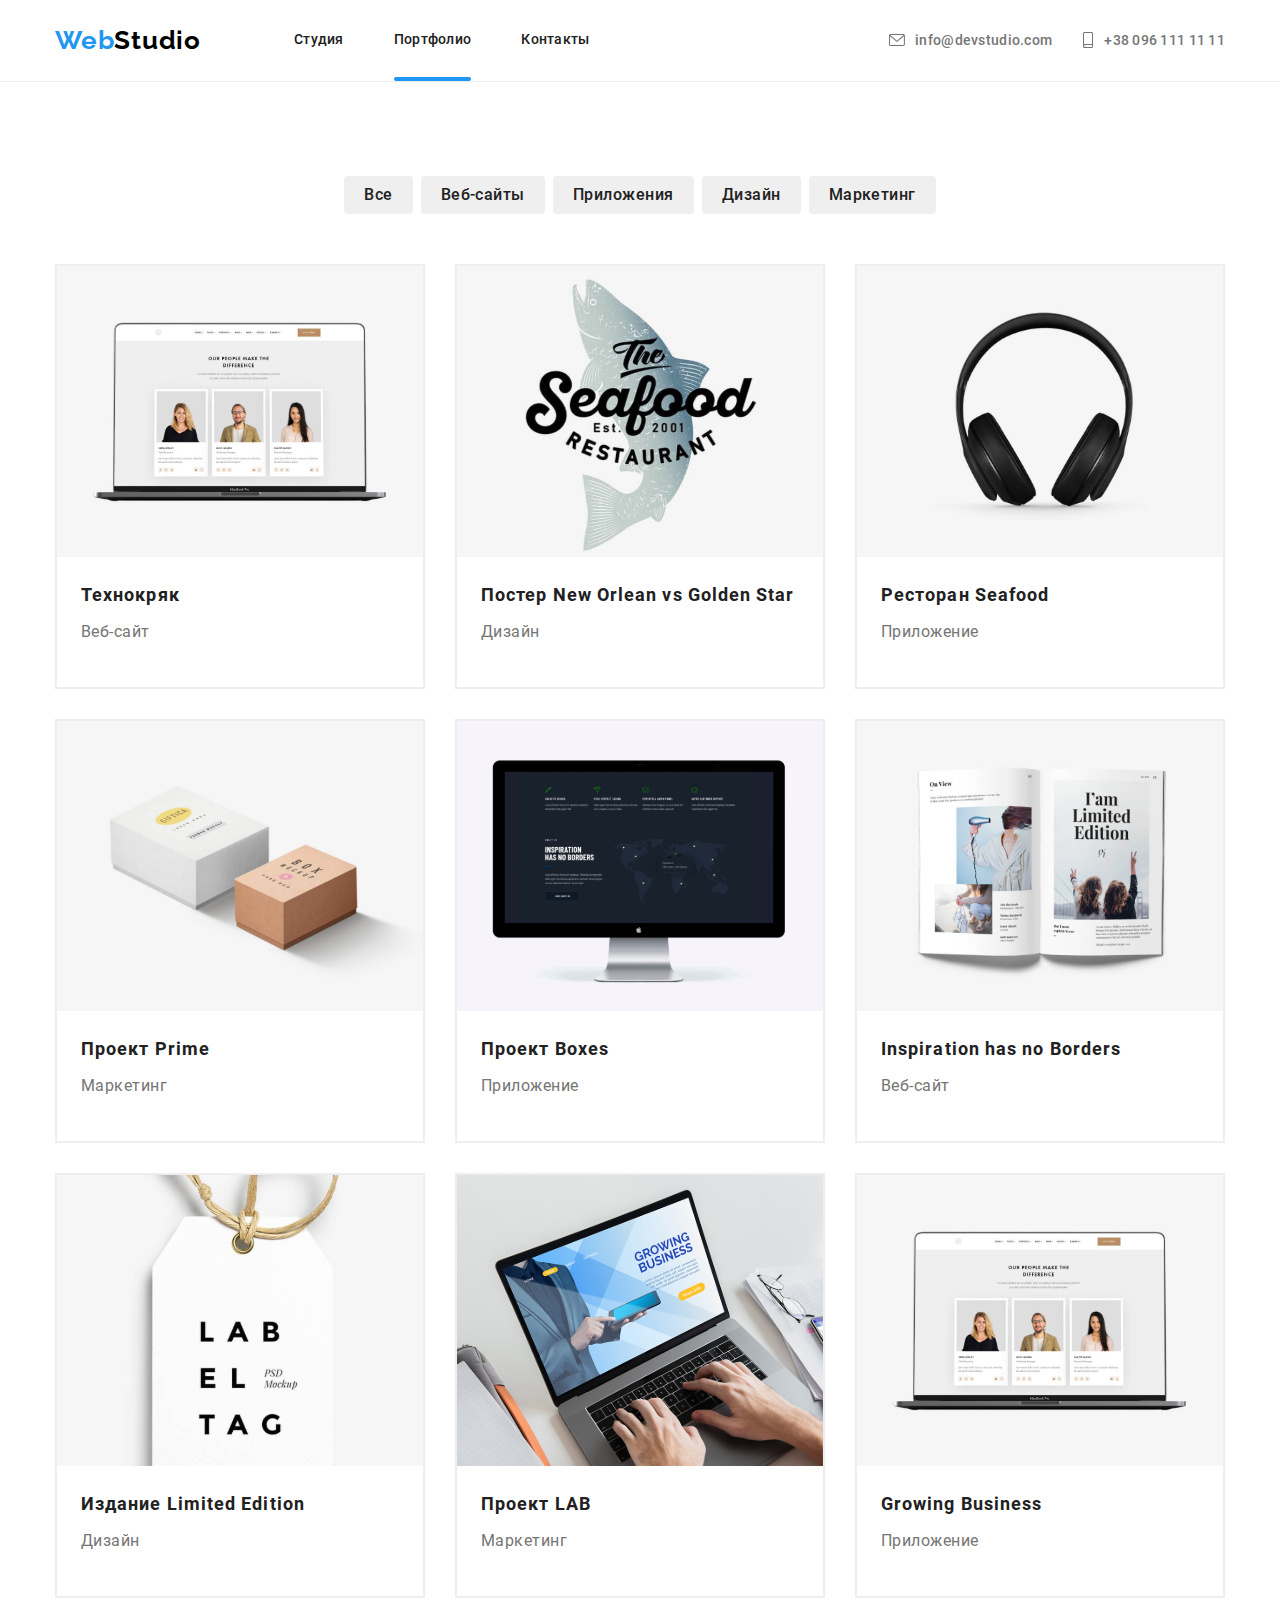
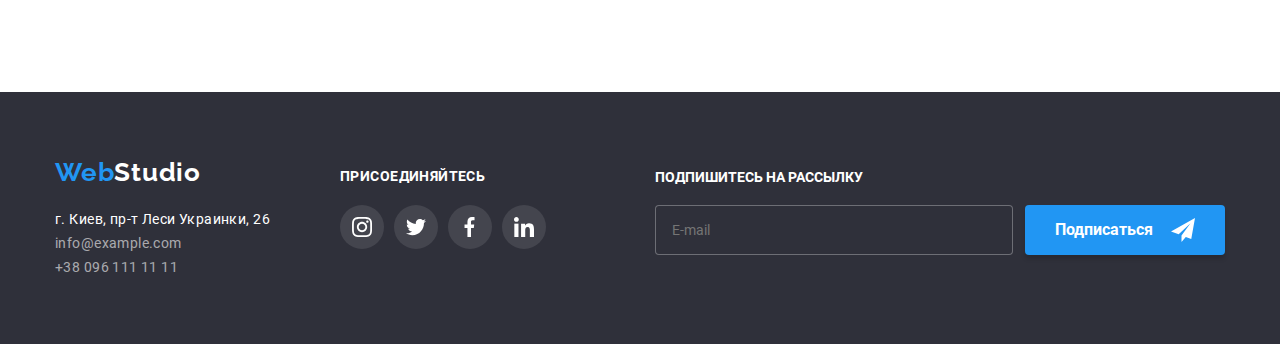
==== portfolio.html @ 15e532b6 "21/02/1" ====
<!DOCTYPE html>
<html lang="ru">
  <head>
    <meta charset="UTF-8" />
    <meta name="viewport" content="width=device-width, initial-scale=1.0" />
    <title>Module 02</title>
    <link
      href="https://fonts.googleapis.com/css2?family=Raleway:wght@700&family=Roboto:wght@400;500;700;900&display=swap"
      rel="stylesheet"
    />
    <link rel="stylesheet" href="./css/normalize.css" />
    <link rel="stylesheet" href="./css/styles.css" />
  </head>
  <body>
    <header class="header">
      <div class="container">
        <nav class="navigation">
          <a class="web-studio" href="./index.html" aria-label="Логотип"
            ><span class="web-element">Web</span>Studio</a
          >
          <ul class="navigation-list list">
            <li class="navigation-list-item">
              <a class="navigation-list-link link" href="./index.html"
                >Студия</a
              >
            </li>
            <li class="navigation-list-item">
              <a class="navigation-list-link portfolioh link" href="./portfolio.html"
                >Портфолио</a
              >
            </li>
            <li class="navigation-list-item">
              <a class="navigation-list-link link" href="">Контакты</a>
            </li>
          </ul>
        </nav>
        <div class="header-utils">
          <address class="address">
            <ul class="header-contact">
              <li class="header-contact-link link">
                <a class="header-contact-icon" href="mailto:info@devstudio.com">
                  <svg class="contact-icon" width="16" height="12">
                    <use
                      href="./Images/Icon/sprite.svg#icon-envelope"
                    ></use>
                  </svg>
                  info@devstudio.com
                </a>
              </li>
              <li class="header-contact-link link">
                <a class="header-contact-icon" href="tel:+380961111111">
                  <svg class="contact-icon" width="12" height="16">
                    <use
                      href="./Images/Icon/sprite.svg#icon-smartphone"
                    ></use>
                  </svg>
                  +38 096 111 11 11 
                </a>
              </li>
            </ul>
          </address>
        </div>
      </div>
    </header>
    <main>
      <h1 hidden>Пример работ</h1>
      <section class="portfolio-main">
        <div class="container">
          <ul class="btn-description">
            <li class="work-btn">
              <button class="work-btn-description">Все</button>
            </li>
            <li class="work-btn">
              <button class="work-btn-description">Веб-сайты</button>
            </li>
            <li class="work-btn">
              <button class="work-btn-description">Приложения</button>
            </li>
            <li class="work-btn">
              <button class="work-btn-description">Дизайн</button>
            </li>
            <li class="work-btn">
              <button class="work-btn-description">Маркетинг</button>
            </li>
          </ul>
          <ul class="samples-list list">
            <li class="samples-list-item">
              <a class="samples" href="">
              <div class="samples-overlay">
                <div class="samples-overlay-text">
                  <p class="samples-text">Технокряк это современная площадка распространения коронавируса. Компании используют эту платформу для цифрового
                    шпионажа и атак на защищённые сервера конкурентов.</p>
                </div>
                <img
                class="portfolio"
                src="./Images/Works02/img-01.svg"
                alt="Технокряк"
                width="370"
                height="294"/>
              </div>          
              <h3 class="samples-subtitle">Технокряк</h3>
              <h4 class="samples-description">Веб-сайт</h4>
              </a>
            </li>
            <li class="samples-list-item">
              <a class="samples" href="">
              <div class="samples-overlay">
                <div class="samples-overlay-text">
                  <p class="samples-text">Технокряк это современная площадка распространения коронавируса. Компании используют эту платформу для цифрового
                    шпионажа и атак на защищённые сервера конкурентов.</p>
                </div>
                <img
                class="portfolio"
                src="./Images/Works02/img-2.svg"
                alt="Технокряк"
                width="370"
                height="294"/>
              </div>
              <h3 class="samples-subtitle">Постер New Orlean vs Golden Star</h3>
              <h4 class="samples-description">Дизайн</h4>
              </a>
            </li>
            <li class="samples-list-item">
              <a class="samples" href="">
              <div class="samples-overlay">
                <div class="samples-overlay-text">
                  <p class="samples-text">Технокряк это современная площадка распространения коронавируса. Компании используют эту платформу для цифрового
                    шпионажа и атак на защищённые сервера конкурентов.</p>
                </div>
                <img
                class="portfolio"
                src="./Images/Works02/img-3.svg"
                alt="Технокряк"
                width="370"
                height="294"/>
              </div>
              <h3 class="samples-subtitle">Ресторан Seafood</h3>
              <h4 class="samples-description">Приложение</h4>
              </a>
            </li>
            <li class="samples-list-item">
              <a class="samples" href="">
              <div class="samples-overlay">
                <div class="samples-overlay-text">
                  <p class="samples-text">Технокряк это современная площадка распространения коронавируса. Компании используют эту платформу для цифрового
                    шпионажа и атак на защищённые сервера конкурентов.</p>
                </div>
                <img
                class="portfolio"
                src="./Images/Works02/img-4.svg"
                alt="Технокряк"
                width="370"
                height="294"/>
              </div>
              <h3 class="samples-subtitle">Проект Prime</h3>
              <h4 class="samples-description">Маркетинг</h4>
              </a>
            </li>
            <li class="samples-list-item">
              <a class="samples" href="">
              <div class="samples-overlay">
                <div class="samples-overlay-text">
                  <p class="samples-text">Технокряк это современная площадка распространения коронавируса. Компании используют эту платформу для цифрового
                    шпионажа и атак на защищённые сервера конкурентов.</p>
                </div>
                <img
                class="portfolio"
                src="./Images/Works02/img-5.svg"
                alt="Технокряк"
                width="370"
                height="294"/>
              </div>
              <h3 class="samples-subtitle">Проект Boxes</h3>
              <h4 class="samples-description">Приложение</h4>
              </a>
            </li>
            <li class="samples-list-item">
              <a class="samples" href="">
              <div class="samples-overlay">
                <div class="samples-overlay-text">
                  <p class="samples-text">Технокряк это современная площадка распространения коронавируса. Компании используют эту платформу для цифрового
                    шпионажа и атак на защищённые сервера конкурентов.</p>
                </div>
                <img
                class="portfolio"
                src="./Images/Works02/img-6.svg"
                alt="Технокряк"
                width="370"
                height="294"/>
              </div>
              <h3 class="samples-subtitle">Inspiration has no Borders</h3>
              <h4 class="samples-description">Веб-сайт</h4>
              </a>
            </li>
            <li class="samples-list-item">
              <a class="samples" href="">
              <div class="samples-overlay">
                <div class="samples-overlay-text">
                  <p class="samples-text">Технокряк это современная площадка распространения коронавируса. Компании используют эту платформу для цифрового
                    шпионажа и атак на защищённые сервера конкурентов.</p>
                </div>
                <img
                class="portfolio"
                src="./Images/Works02/img-7.svg"
                alt="Технокряк"
                width="370"
                height="294"/>
              </div>
              <h3 class="samples-subtitle">Издание Limited Edition</h3>
              <h4 class="samples-description">Дизайн</h4>
              </a>
            </li>
            <li class="samples-list-item">
              <a class="samples" href="">
              <div class="samples-overlay">
                <div class="samples-overlay-text">
                  <p class="samples-text">Технокряк это современная площадка распространения коронавируса. Компании используют эту платформу для цифрового
                    шпионажа и атак на защищённые сервера конкурентов.</p>
                </div>
                <img
                class="portfolio"
                src="./Images/Works02/img-8.svg"
                alt="Технокряк"
                width="370"
                height="294"/>
              </div>
              <h3 class="samples-subtitle">Проект LAB</h3>
              <h4 class="samples-description">Маркетинг</h4>
              </a>
            </li>
            <li class="samples-list-item">
              <a class="samples" href="">
              <div class="samples-overlay">
                <div class="samples-overlay-text">
                  <p class="samples-text">Технокряк это современная площадка распространения коронавируса. Компании используют эту платформу для цифрового
                    шпионажа и атак на защищённые сервера конкурентов.</p>
                </div>
                <img
                class="portfolio"
                src="./Images/Works02/img-01.svg"
                alt="Технокряк"
                width="370"
                height="294"/>
              </div>
              <h3 class="samples-subtitle">Growing Business</h3>
              <h4 class="samples-description">Приложение</h4>
              </a>
            </li>
          </ul>
        </div>
      </section>
    </main>
    <!--Footer-->
    <footer class="footer">
      <div class="container">
        <div class="infoadress">
          <a class="web-studio" href="./index.html" aria-label="Логотип"
            ><span class="web-element">Web</span
            ><span class="studio-element">Studio</span></a
          >
          <adress class="footer-adress">
            <ul class="footer-list list">
              <li>
                <a
                  class="footer-adress link"
                  href="https://goo.gl/maps/FW1g5KKnGhYxXXTKA"
                  >г. Киев, пр-т Леси Украинки, 26</a
                >
              </li>
              <li>
                <a class="footer-mail link" href="mailto:info@example.com"
                  >info@example.com</a
                >
              </li>
              <li>
                <a class="footer-tel link" href="tel+380961111111"
                  >+38 096 111 11 11</a
                >
              </li>
            </ul>
          </adress>
        </div>
        <div class="footer-join">
          <p class="join">присоединяйтесь</p>
          <ul class="social-list list">
            <li class="social-icons-item">
              <a
                class="social-icons-link"
                href="https://instagram.com/"
                target="_blank"
                rel="nooper noreferer"
                aria-label="instagram"
              >
                <svg class="social-icons-svg">
                  <use
                    href="./Images/Icon/sprite.svg#icon-instagram"
                  ></use>
                </svg>
              </a>
            </li>
            <li class="social-icons-item">
              <a
                class="social-icons-link"
                href="https://twitter.com/"
                target="_blank"
                rel="nooper noreferer"
                aria-label="twitter"
              >
                <svg class="social-icons-svg">
                  <use href="./Images/Icon/sprite.svg#icon-twitter"></use>
                </svg>
              </a>
            </li>
            <li class="social-icons-item">
              <a
                class="social-icons-link"
                href="https://facebook.com/"
                target="_blank"
                rel="nooper noreferer"
                aria-label="facebook"
              >
                <svg class="social-icons-svg">
                  <use
                    href="./Images/Icon/sprite.svg#icon-facebook"
                  ></use>
                </svg>
              </a>
            </li>
            <li class="social-icons-item">
              <a
                class="social-icons-link"
                href="https://linkedin.com/"
                target="_blank"
                rel="nooper noreferer"
                aria-label="linkedin"
              >
                <svg class="social-icons-svg">
                  <use
                    href="./Images/Icon/sprite.svg#icon-linkedin"
                  ></use>
                </svg>
              </a>
            </li>
          </ul>
        </div>
        <div class="footer-container">
          <h3 class="offers-title">ПОДПИШИТЕСЬ НА РАССЫЛКУ</h3>
          <div class="wrap-form">
            <form action="#" class="form-footer">
              <input
                type="email"
                name="email"
                placeholder="E-mail"
                class="input-footer"
              />
            </form>
            <button class="button-footer">Подписаться</button>
          </div>
        </div>
      </div>
    </footer>
  </body>
</html>
---- css/styles.css ----
html {
  box-sizing: border-box;
}

/* roboto-regular - latin_cyrillic */
@font-face {
  font-family: "Roboto";
  font-style: normal;
  font-weight: 400;
  src: local("Roboto"), local("Roboto-Regular"),
    url("../fonts/roboto-v20-latin_cyrillic-regular.woff2") format("woff2"),
    /* Chrome 26+, Opera 23+, Firefox 39+ */
      url("../fonts/roboto-v20-latin_cyrillic-regular.woff") format("woff"); /* Chrome 6+, Firefox 3.6+, IE 9+, Safari 5.1+ */
}

/* roboto-500 - latin_cyrillic */
@font-face {
  font-family: "Roboto";
  font-style: normal;
  font-weight: 500;
  src: local("Roboto Medium"), local("Roboto-Medium"),
    url("../fonts/roboto-v20-latin_cyrillic-500.woff2") format("woff2"),
    /* Chrome 26+, Opera 23+, Firefox 39+ */
      url("../fonts/roboto-v20-latin_cyrillic-500.woff") format("woff"); /* Chrome 6+, Firefox 3.6+, IE 9+, Safari 5.1+ */
}

/* roboto-700 - latin_cyrillic */
@font-face {
  font-family: "Roboto";
  font-style: normal;
  font-weight: 700;
  src: local("Roboto Bold"), local("Roboto-Bold"),
    url("../fonts/roboto-v20-latin_cyrillic-700.woff2") format("woff2"),
    /* Chrome 26+, Opera 23+, Firefox 39+ */
      url("../fonts/roboto-v20-latin_cyrillic-700.woff") format("woff"); /* Chrome 6+, Firefox 3.6+, IE 9+, Safari 5.1+ */
}

/* roboto-900 - latin_cyrillic */
@font-face {
  font-family: "Roboto";
  font-style: normal;
  font-weight: 900;
  src: local("Roboto Black"), local("Roboto-Black"),
    url("../fonts/roboto-v20-latin_cyrillic-900.woff2") format("woff2"),
    /* Chrome 26+, Opera 23+, Firefox 39+ */
      url("../fonts/roboto-v20-latin_cyrillic-900.woff") format("woff"); /* Chrome 6+, Firefox 3.6+, IE 9+, Safari 5.1+ */
}

/* raleway-regular - latin_cyrillic */
@font-face {
  font-family: "Raleway";
  font-style: normal;
  font-weight: 400;
  src: local(""),
    url("../fonts/raleway-v17-latin_cyrillic-regular.woff2") format("woff2"),
    /* Chrome 26+, Opera 23+, Firefox 39+ */
      url("../fonts/raleway-v17-latin_cyrillic-regular.woff") format("woff"); /* Chrome 6+, Firefox 3.6+, IE 9+, Safari 5.1+ */
}

/* raleway-700 - latin_cyrillic */
@font-face {
  font-family: "Raleway";
  font-style: normal;
  font-weight: 700;
  src: local(""),
    url("../fonts/raleway-v17-latin_cyrillic-700.woff2") format("woff2"),
    /* Chrome 26+, Opera 23+, Firefox 39+ */
      url("../fonts/raleway-v17-latin_cyrillic-700.woff") format("woff"); /* Chrome 6+, Firefox 3.6+, IE 9+, Safari 5.1+ */
}

*,
*::before,
*::after {
  box-sizing: inherit;
}

:root {
--grey: #757575;
--blue: #2196f3;
--black: #212121;
--btn-color: #f5f4fa;
--white: #ffffff;
--cellar-fon: #2f303a;
--team-fon: #f5f4fa;
--social-links: #afb1b8;
 --duration: 250ms cubic-bezier(0.4, 0, 0.2, 1);
}

body {
  background-color: #ffffff;
  font-family: "Roboto", sans-serif;
  font-size: 14px;
  color: #757575;
}

.link,
.web-studio {
  display: block;
  text-decoration: none;
}

.header {
  padding-top: 25px;
  padding-bottom: 25px;
}

.header {
  border-bottom: 1px solid #ececec;
}

.header-contact {
  display: flex;
}

.header-contact {
  padding-left: 0px;
  margin: 0px;
}

.link:hover a,
.link:focus a,
.link:hover,
.link:focus {
  color: #2196f3;
}

.list,
.work-btn {
  margin-top: 0;
  margin-bottom: 0;
  margin-left: 0;
  list-style: none;
}

.container {
  width: 1200px;
  padding-left: 15px;
  padding-right: 15px;
  margin-left: auto;
  margin-right: auto;
  /* margin-top: 50px; */
}

.section:not(:last-child) {
  padding-bottom: 95px;
  padding-top: 95px;
}

.navigation-list {
  display: flex;
  margin-left: 93px;
  padding-left: 0px;
}

.navigation-list .navigation-list-link:hover,
.navigation-list .navigation-list-link:focus {
  color: #2196f3;
}

.navigation {
  display: flex;
  align-items: center;
}

.header > .container,
.footer {
  display: flex;
  align-items: center;
  /* justify-content: space-between; */
}

.studioh::after,
.portfolioh::after {
  content: "";
  display: block;
  width: 100%;
  height: 4px;
  background-color: #2196F3;
  border-radius: 2px;
  position: absolute;
  bottom: -33px;
  left: 0;
}

.our-team-descripton {
  background-color: #ffffff;
}

.foto {
  display: block;
  margin-bottom: 30px;
}

.header-utils {
  display: flex;
  margin-left: auto;
}

.header-contact-link a {
  list-style: none;
  text-decoration: none;
}

.address:not(:last-child) {
  margin-right: 30px;
}

.navigation-list-item:not(:last-child) {
  margin-right: 50px;
}

.navigation-list-item {
  position: relative;
}

.navigation-list-link {
  font-weight: 500;
  font-size: 14px;
  line-height: 1.14;
  letter-spacing: 0.02em;
  color: #212121;
  transition-duration: 250ms;
  transition-timing-function: cubic-bezier(0.4, 0, 0.2, 1)
}

.header-contact-link a {
  font-style: normal;
  font-weight: 500;
  font-size: 14px;
  line-height: 1.17;
  letter-spacing: 0.02em;
  color: #757575;
}

.header-contact-link:first-child {
  margin-right: 30px;
}

.header-contact-icon {
  display: flex;
  align-items: center;
  
  justify-content: space-between;
  transition-duration: 250ms;
  transition-timing-function: cubic-bezier(0.4, 0, 0.2, 1);
}

.contact-icon {
  fill: #757575;
  margin-right: 10px;
  transition-duration: 250ms;
  transition-timing-function: cubic-bezier(0.4, 0, 0.2, 1)
}

.header-contact-icon:hover .contact-icon,
.header-contact-icon:focus .contact-icon {
  fill: #2196F3;
}

.modal-btn {
  font-style: normal;
  font-weight: bold;
  font-size: 16px;
  line-height: 1.87;
  margin-top: 30px;
  width: 200px;
  height: 50px;
  text-decoration: none;
  border: none;
  transition-duration: 250ms;
  border-radius: 4px;
  color: #ffffff;
  background: #2196f3;
  transition-timing-function: cubic-bezier(0.4, 0, 0.2, 1)
}

.modal-btn:hover,
.modal-btn:focus {
   box-shadow: 0px 4px 4px rgba(0, 0, 0, 0.15);
  cursor: pointer
}

.modal-btn {
  -webkit-appearance: button;
}

.backdrop {
  position: fixed;
  top: 0;
  left: 0;
  width: 100%;
  height: 100%;
  background-color: rgba(0, 0, 0, 0.2);
  /* z-index: inherit; */
}

.backdrop.is-hidden {
  opacity: 0;
  pointer-events: none;
}

.modal {
  position: absolute;
  width: 528px;
  height: 581px;
  left: 536px;
  top: 221px;
  top: 50%;
  left: 50%;
  transform: translate(-50%, -50%);
  background-color: white;
}

.modal-close {
 display: flex;
 justify-content: center;
 align-items: center;
 position: absolute;
 top: 8px;
 right: 8px;
 width: 30px;
 height: 30px;
 margin: 0;
 padding: 6px;
 background: #FFFFFF;
 border: 1px solid rgba(0, 0, 0, 0.1);
 border-radius: 50%;
 box-sizing: border-box;
 font: inherit;
 cursor: pointer;
}

.modal-vector {
  display: flex;
  fill: #000000
}

.web-studio,
.web-element {
  font-family: Raleway;
  font-style: normal;
  font-weight: bold;
  font-size: 26px;
  line-height: 1.19;
  letter-spacing: 0.03em;
}

.web-studio {
  color: #000000;
}

.web-element {
  color: #2196f3;
}

.title {
  font-style: normal;
  font-weight: 900;
  font-size: 44px;
  line-height: 1.36;
  text-align: center;
  letter-spacing: 0.06em;
  text-transform: uppercase;
  color: #ffffff;
  margin-top: 0;
  margin-bottom: 0;
}

.main {
  max-width: 1600px;
  height: 600px;
  margin-left: auto;
  margin-right: auto;
  outline: 1px solid black;
  background-image: linear-gradient(
      to bottom,
      rgba(47, 48, 58, 0.4),
      rgba(47, 48, 58, 0.4)
    ),
    url("../Images/Main/header-Img.jpg");
  background-repeat: no-repeat;
  background-position: center;
  background-size: cover;
}

/* Main */

.main {
  padding-top: 200px;
  padding-bottom: 200px;
  text-align: center;
  background-color: #2f303a;
}

/* features */

.feature-subtitle,
.description,
.section-title {
  font-style: normal;
  font-weight: bold;
  line-height: 1.14;
  letter-spacing: 0.03em;
  color: #212121;
}

.features {
  margin-top: 94px;
}

.feature-list,
.feature-description {
  display: inline-flex;
  padding-left: 0px;
  justify-content: space-between;
}

.feature-description {
  margin-top: 10px;
  margin-bottom: 0px;
}

.features-image {
  background-color: #f5f4fa;
  border-radius: 4px;
  padding-top: 25px;
  padding-right: 100px;
  padding-bottom: 25px;
  padding-left: 100px;
}

.features-list-item:not(:last-child) {
  margin-right: 30px;
}

.features-list-item {
  width: 270px;
}

.feature-subtitle {
  text-transform: uppercase;
}

.feature-subtitle {
  margin-top: 0px;
  margin-bottom: 0px;
}

.antenna::before {
  display: block;
  content: "";
  width: 270px;
  height: 120px;
  background-position: center;
  background-repeat: no-repeat;
  background-image: url(../Images/feature/antenna.svg);
  background-color: #f5f4fa;
  border-radius: 4px;
  margin-bottom: 30px;
}

.clock::before {
  display: block;
  content: "";
  width: 270px;
  height: 120px;
  background-position: center;
  background-repeat: no-repeat;
  background-image: url(../Images/feature/clock.svg);
  background-color: #f5f4fa;
  border-radius: 4px;
  margin-bottom: 30px;
}

.diagram::before {
  display: block;
  content: "";
  width: 270px;
  height: 120px;
  background-position: center;
  background-repeat: no-repeat;
  background-image: url(../Images/feature/monitor.svg);
  background-color: #f5f4fa;
  border-radius: 4px;
  margin-bottom: 30px;
}

.astronaut::before {
  display: block;
  content: "";
  width: 270px;
  height: 120px;
  background-position: center;
  background-repeat: no-repeat;
  background-image: url(../Images/feature/cosmo.svg);
  background-color: #f5f4fa;
  border-radius: 4px;
  margin-bottom: 30px;
}
/* Our works*/

.works-list {
  display: flex;
  padding-left: 0px;
  justify-content: space-between;
}

.works-list-item:not(:last-child) {
  margin-right: 30px;
}

.description {
  position: absolute;
  width: 370px;
  height: 70px;
  left: 0px;
  bottom: 0px;
  text-align: center;
  color: #ffffff;
  padding-top: 27px;
  padding-right: 82px;
  padding-bottom: 27px;
  padding-left: 82px;
  text-align: center;
  margin-top: 0px;
  margin-bottom: 0px;
  background: rgba(47, 48, 58, 0.8);
}

.section-title {
  font-size: 36px;
  line-height: 1.17;
  text-align: center;
  margin-top: 0;
  margin-bottom: 50px;
}

.work-images {
  display: block;
}

.feature-description {
  font-weight: normal;
  line-height: 1.71;
  color: #757575;
}

.works-list-item {
  position: relative;
  display: flex;
  flex-wrap: wrap;
  margin-right: 30px;
  margin-bottom: 0;
  max-width: 370px;
  height: auto;
}

/* Our team*/

.section-team {
  padding-top: 94px;
  padding-bottom: 94px;
  background-color: #f5f4fa;
}

.team-list,
.description-team {
  font-style: normal;
  font-size: 16px;
  line-height: 1.19;
  text-align: center;
  letter-spacing: 0.03em;
}

.team-list {
  font-weight: 500;
  color: #212121;
}

.description-team {
  font-weight: normal;
  color: #757575;
}

.team-list {
  display: flex;
  justify-content: space-between;
  /* padding-bottom: 94px; */
  padding-left: 0px;
}

.description-team {
  margin-top: 0px;
  margin-bottom: 0px;
}

.social-list {
  display: flex;
  justify-content: space-between;
  padding-left: 0px;
  list-style: none;
  margin-left: 32px;
  margin-right: 32px;
  margin-bottom: 30px;
}

.social-icons-item:not(:last-child) {
  margin-right: 10px;
}

.social-icons-link {
  display: flex;
  justify-content: center;
  align-items: center;
  width: 44px;
  height: 44px;
  background-color: var(--white);
  border-radius: 50%;
  transition-duration: 250ms;
  transition-timing-function: cubic-bezier(0.4, 0, 0.2, 1)
}

.social-icons-link:hover .social-icons-svg,
.social-icons-link:focus .social-icons-svg {
fill: white;
}

.social-icons-link:hover,
.social-icons-link:focus {
  background-color: #2196F3 ;
}

.social-icons-svg {
  width: 20px;
  height: 20px;
  fill: #afb1b8;
}

.subtitle-team {
  margin-bottom: 18px;
  margin-top: 0px;
}

.description-team {
  margin-bottom: 16px;
}

/* 
.social-list {
  margin-top: 16px;
} */

.our-team-descripton:not(:last-child) {
  margin-right: 30px;
}

.our-team-descripton {
  border: 1px solid #eeeeee;
  border-radius: 4px;
  box-shadow: 0px 1px 3px rgba(0, 0, 0, 0.12), 0px 1px 1px rgba(0, 0, 0, 0.14),
    0px 2px 1px rgba(0, 0, 0, 0.2);
}

/* Customer */

.regular-customer {
  width: 1170px;
  padding-left: 0px;
}

.customer-list {
  display: flex;
  padding-left: 0px;
  justify-content: space-between;
}

.customer-list:not(:last-child) {
  margin-right: 30px;
}

.section-customer {
  padding-top: 94px;
  padding-bottom: 94px;
}

.customer-link {
  display: flex;
  justify-content: center;
  align-items: center;
  width: 170px;
  height: 90px;
  background-color: white;
  border: 1px solid #afb1b8;
  box-sizing: border-box;
  border-radius: 4px;
  transition-duration: 250ms;
  transition-timing-function: cubic-bezier(0.4, 0, 0.2, 1)  
  }

.customer-link:hover,
.customer-link:focus {
  border: 1px solid #2196f3;
  }

.customer-link:hover .customer-icon,
.customer-link:focus .customer-icon {
  fill: #2196f3 ;
}

.customer-icon {
  fill: #afb1b8;
}

/* Work-btn portfolio*/

.work-btn {
  font-style: normal;
  font-weight: 500;
  font-size: 16px;
  line-height: 1.62;
  text-align: center;
  letter-spacing: 0.03em;
  color: #212121;
  }

.work-btn-description:hover,
.work-btn-description:focus {
  background: #2196f3;
  box-shadow: 0px 2px 2px rgba(0, 0, 0, 0.12), 0px 1px 2px rgba(0, 0, 0, 0.08),
    0px 3px 1px rgba(0, 0, 0, 0.1);
  border-radius: 4px;
  color: #ffffff;
  border: none;
  font-weight: 500;
  font-size: 16px;
  line-height: 1.62;
  text-align: center;
}

.portfolio-main {
  padding-top: 94px;
  padding-bottom: 94px;
}

.samples-list-item {
  width: 370px;
  height: auto;
  margin-right: 30px;
  margin-bottom: 30px;
  border: 1px solid #eeeeee;
}

.samples-list-item:nth-child(3n) {
  margin-right: 0;
}

.samples-list-item:nth-last-child(-n + 3) {
  margin-bottom: 0;
}

.samples-list {
  display: flex;
  flex-wrap: wrap;
  padding-left: 0px;
}

.samples-subtitle {
  padding-top: 20px;
  margin-bottom: 0px;
  padding-left: 24px;
  margin-top: 0px;
}

/* .samples-description {
  padding-top: 4px;
  padding-bottom: 20px;
  padding-left: 24px;
  margin-bottom: 0px;
  margin-top: 0px
} */

.work-btn:not(:last-child) {
  margin-right: 8px;
}

.portfolio {
  display: block;
  width: 100%;
  height: auto;
}

.btn-description {
  display: flex;
  justify-content: center;
  margin-top: 0px;
  margin-bottom: 50px;
  padding-left: 0px;
}

.work-btn-description {
  font-family: var(--mainfont);
  font-weight: 500;
  font-size: 16px;
  line-height: 1.625;
  letter-spacing: 0.03em;
  color: var(--bodycolor);
  text-decoration: none;
  border: none;
  border-radius: 4px;
  padding: 6px 20px;
  transition-duration: 250ms;
  transition-timing-function: cubic-bezier(0.4, 0, 0.2, 1)
}

/* Work Portfolio */

.samples-description {
  font-style: normal;
  font-weight: normal;
  font-size: 16px;
  line-height: 1.87;
  letter-spacing: 0.03em;
  color: #757575;
  padding-top: 4px;
  padding-bottom: 20px;
  padding-left: 24px;
  margin-bottom: 0px;
  margin-top: 0px
}

.samples {
  display: block;
  background: var(--primary-bg);
  border: 1px solid #eeeeee;
  text-decoration: none;
  padding-bottom: 20px;
  transition-property: box-shadow;
  transition-duration: 250ms;
  transition-timing-function: cubic-bezier(0.4, 0, 0.2, 1);
}

.samples-description {
  text-decoration: none;
}

.samples-subtitle {
  font-style: normal;
  font-weight: bold;
  font-size: 18px;
  line-height: 2;
  letter-spacing: 0.06em;
  color: #212121;
}

.samples-overlay {
  position: relative;
  overflow: hidden;
}

.samples-overlay-text {
  position: absolute;
  top: 0;
  left: 0;
  height: 100%;
  width: 100%;
  overflow: hidden;
  background: rgba(33, 150, 243, 0.9);
  transform: translateY(100%);
  opacity: 0;
  transition-duration: 250ms;
  transition-timing-function: cubic-bezier(0.4, 0, 0.2, 1);
}

.samples-list-item:hover .samples-overlay-text{
  transform: translateY(0%);
  opacity: 1;
  overflow: visible;
}

.samples-text {
  padding: 63px 24px;
  margin: 0px;
  font-size: 18px;
  line-height: 1.55;
  line-height: 28px;
  letter-spacing: 0.03em;
  color: white;
}

.samples-list-item:hover,
.samples-list-item:focus {
  box-shadow: 0px 2px 2px rgba(0, 0, 0, 0.12), 0px 1px 2px rgba(0, 0, 0, 0.08),
  0px 3px 1px rgba(0, 0, 0, 0.1);
}
  

/* Footer */

.studio-element {
  color: #ffffff;
}

.footer-adress,
.footer-mail,
.footer-tel,
.join {
  font-style: normal;
  font-weight: normal;
  line-height: 1.71;
  letter-spacing: 0.03em;
  color: rgba(255, 255, 255, 0.6);
  transition-duration: 250ms;
  transition-timing-function: cubic-bezier(0.4, 0, 0.2, 1)
}

.footer-adress,
.join {
  color: #ffffff;
}

.join {
  font-weight: bold;
  font-size: 14px;
  line-height: 1.14;
  text-transform: uppercase;
}

.footer {
  background-color: #2f303a;
  height: 252px;
}

.join {
  margin-bottom: 20px;
  margin-top: 0px;
}

.footer-list {
  padding-left: 0px;
}

.infoadress {
  display: block;
  padding-top: 60px;
  padding-bottom: 60px;
}

.footer > .container {
  display: flex;
}

.footer-join {
  margin-left: 70px;
  padding-top: 72px;
}

.footer .web-studio {
  padding-top: 0px;
  padding-bottom: 0px;
  margin-bottom: 20px;
}

.footer {
  padding: 0px;
}

.footer-join >.social-list {
  margin: 0px;
}

.footer-join .social-icons-link {
  border-radius: 50%;
  background-color: rgba(255, 255, 255, 0.1);
}

.footer-join .social-icons-link:hover,
.footer-join .social-icons-link:focus {
  background-color: #2196F3 ;
}

.footer-join .social-icons-svg {
  fill: white;
}

.footer-container {
  margin-top: 72px;
  margin-right: 0;
  margin-bottom: 0;
  margin-left: auto;
  box-sizing: border-box;
  display: block;
  float: none;
  line-height: 18.4px;
  position: static;
  z-index: auto;
}

.offers-title {
  font-weight: bold;
  font-size: 14px;
  line-height: 1.142;
  color: #ffffff;
  margin-top: 0px;
  margin-right: 0;
  margin-bottom: 20px;
  margin-left: 0;
}

.wrap-form {
  display: flex;
  align-items: center;
}

.form-footer {
  margin-right: 12px;
}

.input-footer {
  width: 358px;
height: 50px;
border: 1px solid rgba(255, 255, 255, 0.3);
background-color: #2f303a;
border-radius: 4px;
padding-left: 16px;
color: rgba(255, 255, 255, 0.6);
outline: none;
}

.button-footer::after {
  content: "";
  display: inline-block;
  width: 24px;
  height: 24px;
  margin-left: auto;
  margin-right: 0;
  background-image: url(../Images/Icon/icon\ send.svg);
  background-size: contain;
  background-repeat: no-repeat;
}

.button-footer {
  display: inline-flex;
  align-items: center;
  cursor: pointer;
  width: 200px;
  height: 50px;
  padding-left: 30px;
  padding-right: 30px;
  background: #2196f3;
  border: 0;
  box-shadow: 0px 4px 4px rgba(0, 0, 0, 0.15);
  border-radius: 4px;
  color: #fff;
  font-weight: bold;
  font-size: 16px;
  text-align: center;
  outline: none;
}
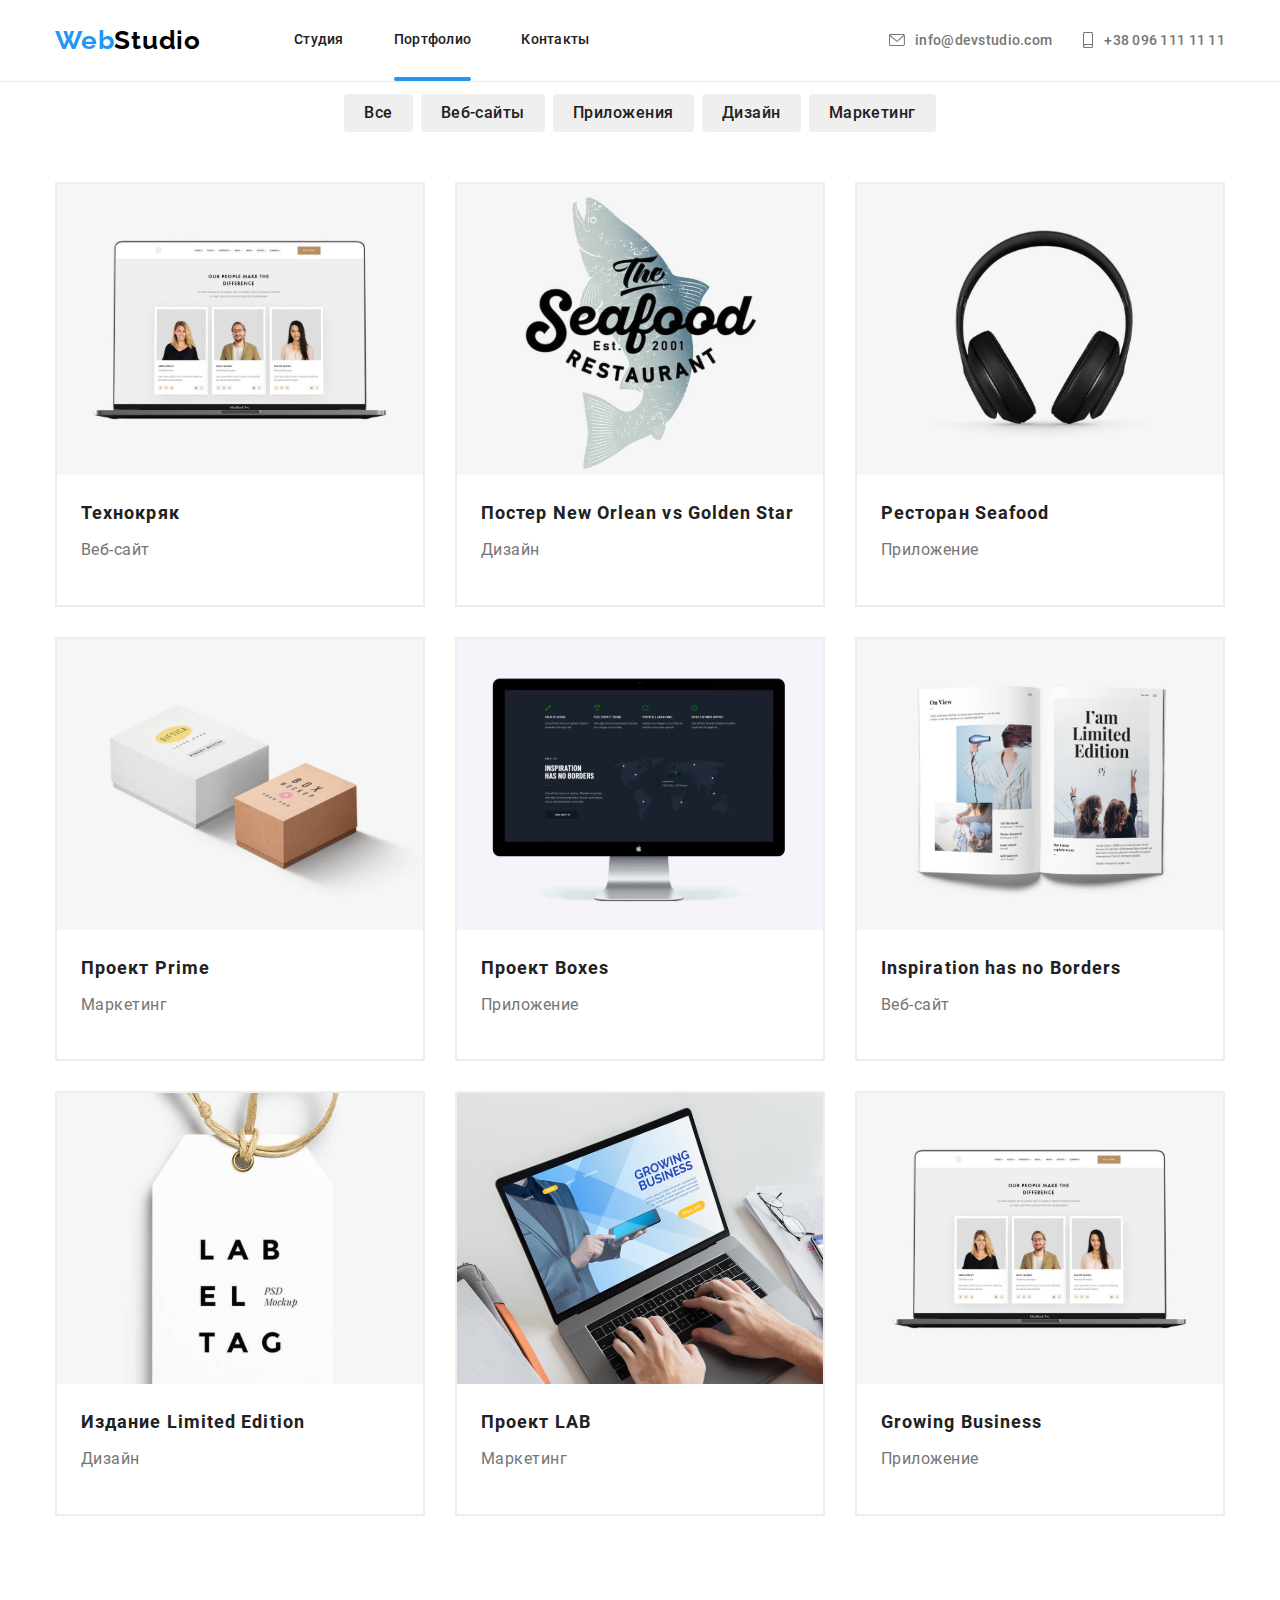
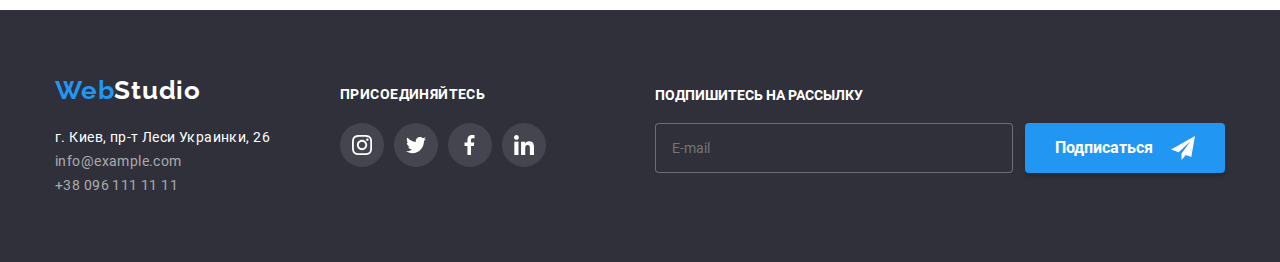
==== commit 4193e8fc: "21/02/1" ====
--- a/portfolio.html
+++ b/portfolio.html
@@ -359,5 +359,6 @@
         </div>
       </div>
     </footer>
+   <script src="./js/modal.js"></script>
   </body>
 </html>
--- a/css/styles.css
+++ b/css/styles.css
@@ -106,6 +106,16 @@
 
 .header {
   border-bottom: 1px solid #ececec;
+}
+
+.header {
+  position: fixed;
+  min-height: 80px;
+  top: 0px;
+  left: 0;
+  right: 0;
+  background-color: #fff;
+  z-index: 2;
 }
 
 .header-contact {
@@ -309,6 +319,10 @@
   left: 50%;
   transform: translate(-50%, -50%);
   background-color: white;
+  box-shadow: 0px 1px 3px rgba(0, 0, 0, 0.12), 0px 1px 1px rgba(0, 0, 0, 0.14), 0px 2px 1px rgba(0, 0, 0, 0.2);
+  border-radius: 4px;
+  outline: none;
+
 }
 
 .modal-close {
@@ -1057,12 +1071,57 @@
   outline: none;
 }
 
-
-
-
-
-
-
-
-
-
+.button-backdrop {
+  display: flex;
+  position: absolute;
+  top: 8px;
+  right: 8px;
+  width: 30px;
+  height: 30px;
+  background-color: #ffffff;
+  border: 1px solid rgba(0, 0, 0, 0.1);
+  border-radius: 50%;
+  cursor: pointer;
+  padding: 0;
+  align-items: center;
+  justify-content: center;
+}
+
+.svg-button-backdrop {
+  background-color: #fff;
+}
+
+.block-form {
+  display: block;
+justify-content: center;
+margin: 40px;
+width: 448px;
+}
+
+.input {
+  overflow: visible;
+}
+
+
+
+
+
+
+
+
+
+
+
+
+
+
+
+
+
+
+
+
+
+
+
+
